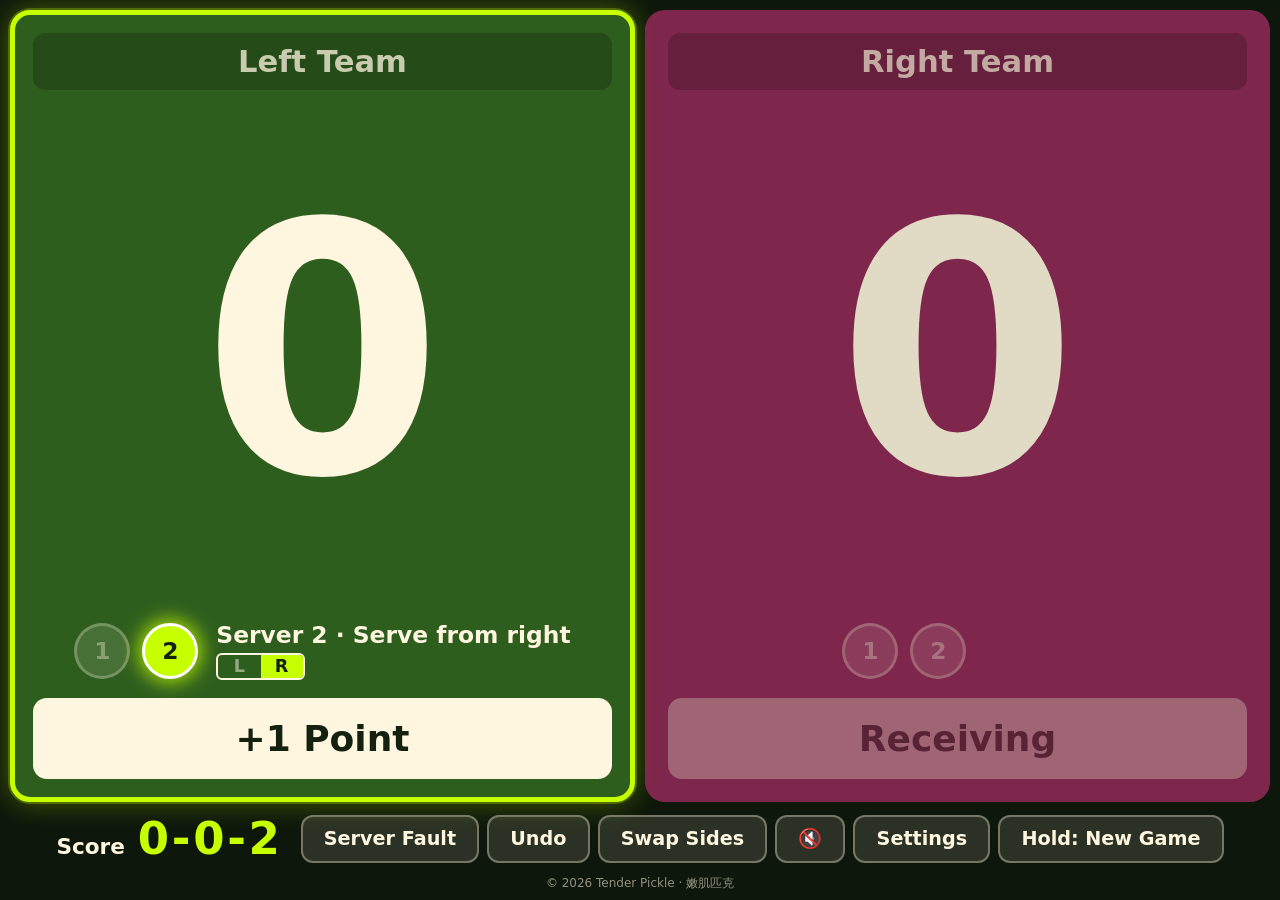
==== index.html @ 19dca2b0 "Initial release: Tender Pickle Scoreboard Ad-free pickleball scoreboard (PWA) with serve lights, ser" ====
<!doctype html>
<html lang="zh-TW">
<head>
  <meta charset="utf-8">
  <meta name="viewport" content="width=device-width, initial-scale=1, maximum-scale=1, viewport-fit=cover">
  <meta name="theme-color" content="#0e170b">
  <meta name="apple-mobile-web-app-capable" content="yes">
  <meta name="mobile-web-app-capable" content="yes">
  <meta name="apple-mobile-web-app-status-bar-style" content="black-translucent">
  <meta name="apple-mobile-web-app-title" content="Tender Pickle">
  <meta name="description" content="Ad-free pickleball scoreboard with serve lights. 無廣告匹克球計分板，附發球燈號。">
  <title>Tender Pickle Scoreboard</title>
  <link rel="manifest" href="manifest.json">
  <link rel="icon" href="icons/icon.svg" type="image/svg+xml">
  <link rel="apple-touch-icon" href="icons/apple-touch-icon.png">
  <link rel="stylesheet" href="style.css">
</head>
<body>
  <main id="teams">
    <section class="team" id="slot0" data-slot="0">
      <input class="name" type="text" maxlength="20" autocomplete="off" autocapitalize="words" spellcheck="false">
      <div class="scorewrap"><div class="score" aria-live="polite">0</div></div>
      <div class="serve">
        <div class="lamps" aria-hidden="true"><span class="lamp" data-n="1">1</span><span class="lamp" data-n="2">2</span></div>
        <div class="serve-text"><div class="serve-info"></div><div class="court" aria-hidden="true"><i data-side="left"></i><i data-side="right"></i></div></div>
      </div>
      <button class="point" type="button"></button>
    </section>

    <section class="team" id="slot1" data-slot="1">
      <input class="name" type="text" maxlength="20" autocomplete="off" autocapitalize="words" spellcheck="false">
      <div class="scorewrap"><div class="score" aria-live="polite">0</div></div>
      <div class="serve">
        <div class="lamps" aria-hidden="true"><span class="lamp" data-n="1">1</span><span class="lamp" data-n="2">2</span></div>
        <div class="serve-text"><div class="serve-info"></div><div class="court" aria-hidden="true"><i data-side="left"></i><i data-side="right"></i></div></div>
      </div>
      <button class="point" type="button"></button>
    </section>
  </main>

  <div id="bar">
    <div id="callout-box"><span data-i18n="callout"></span><b id="callout">0-0-2</b></div>
    <div id="actions">
      <button id="fault" type="button" data-i18n="fault"></button>
      <button id="undo" type="button" data-i18n="undo"></button>
      <button id="flip" type="button" data-i18n="flip"></button>
      <button id="voice" type="button" aria-pressed="false"></button>
      <button id="settings" type="button" data-i18n="settings"></button>
      <button id="newgame" type="button"><span data-i18n="newGame"></span></button>
    </div>
  </div>
  <footer>© 2026 Tender Pickle · 嫩肌匹克</footer>

  <div id="over" hidden>
    <div class="over-card" role="alertdialog" aria-labelledby="over-title">
      <h2 id="over-title"></h2>
      <p id="over-score"></p>
      <div class="over-actions">
        <button id="over-undo" type="button" data-i18n="undo"></button>
        <button id="over-new" type="button" class="primary" data-i18n="newGameShort"></button>
      </div>
    </div>
  </div>

  <dialog id="dlg">
    <form id="form" method="dialog">
      <h2 data-i18n="sTitle"></h2>

      <fieldset>
        <legend data-i18n="sMode"></legend>
        <label><input type="radio" name="mode" value="doubles"> <span data-i18n="doubles"></span></label>
        <label><input type="radio" name="mode" value="singles"> <span data-i18n="singles"></span></label>
      </fieldset>

      <fieldset>
        <legend data-i18n="sTarget"></legend>
        <label><input type="radio" name="target" value="11"> 11</label>
        <label><input type="radio" name="target" value="15"> 15</label>
        <label><input type="radio" name="target" value="21"> 21</label>
      </fieldset>

      <label class="row"><input type="checkbox" name="winByTwo"> <span data-i18n="sWinBy2"></span></label>

      <fieldset>
        <legend data-i18n="sFirst"></legend>
        <label><input type="radio" name="firstSlot" value="0"> <span data-i18n="leftSide"></span></label>
        <label><input type="radio" name="firstSlot" value="1"> <span data-i18n="rightSide"></span></label>
      </fieldset>

      <fieldset>
        <legend data-i18n="sLang"></legend>
        <label><input type="radio" name="lang" value="zh-TW"> 繁體中文</label>
        <label><input type="radio" name="lang" value="en"> English</label>
      </fieldset>

      <label class="row"><input type="checkbox" name="wake"> <span data-i18n="sWake"></span></label>

      <div id="voice-rows">
        <label class="row"><input type="checkbox" name="voice"> <span data-i18n="sVoice"></span></label>
        <label class="row"><input type="checkbox" name="voiceTeam"> <span data-i18n="sVoiceTeam"></span></label>
        <label class="row range"><span data-i18n="sRate"></span><input type="range" name="rate" min="0.7" max="1.4" step="0.1"></label>
        <label class="row range"><span data-i18n="sVolume"></span><input type="range" name="volume" min="0.2" max="1" step="0.1"></label>
      </div>

      <p class="note" data-i18n="sNote"></p>
      <div class="dlg-actions">
        <button type="button" id="dlg-cancel" data-i18n="cancel"></button>
        <button type="submit" class="primary" data-i18n="save"></button>
      </div>
      <p class="credit">Tender Pickle · 嫩肌匹克 · MIT</p>
    </form>
  </dialog>

  <div id="toast" role="status" hidden></div>

  <script src="engine.js"></script>
  <script src="app.js"></script>
</body>
</html>
---- style.css ----
:root {
  --bg: #0e170b;
  --ink: #FFF6E0;
  --a: #2E5E1E;
  --b: #8f2a55;
  --lamp: #C6FF00;
  --lamp-off: rgba(255, 246, 224, .12);
  --pink: #F06292;
  --btn: #FFF6E0;
  --btn-ink: #14210f;
  --soft: rgba(255, 246, 224, .12);
  --soft-line: rgba(255, 246, 224, .35);
}

* { box-sizing: border-box; -webkit-tap-highlight-color: transparent; }

html, body {
  height: 100%;
  margin: 0;
  background: var(--bg);
  color: var(--ink);
  font-family: "Microsoft JhengHei", "PingFang TC", "Noto Sans TC", system-ui, -apple-system, "Segoe UI", Roboto, sans-serif;
  overscroll-behavior: none;
}

body {
  display: flex;
  flex-direction: column;
  height: 100vh;
  height: 100dvh;
  padding: env(safe-area-inset-top) env(safe-area-inset-right) env(safe-area-inset-bottom) env(safe-area-inset-left);
  -webkit-user-select: none;
  user-select: none;
  touch-action: manipulation;
}

button { font: inherit; color: inherit; cursor: pointer; }
[hidden] { display: none !important; }

/* ---------- teams ---------- */
#teams {
  flex: 1;
  min-height: 0;
  display: grid;
  gap: 10px;
  padding: 10px 10px 0;
}
@media (orientation: landscape) { #teams { grid-template-columns: 1fr 1fr; } }
@media (orientation: portrait)  { #teams { grid-template-rows: 1fr 1fr; } }

.team {
  display: flex;
  flex-direction: column;
  gap: clamp(4px, 1.4vmin, 14px);
  min-height: 0;
  padding: clamp(8px, 2vmin, 18px);
  border-radius: 20px;
  background: var(--a);
  border: 5px solid transparent;
  transition: border-color .2s, box-shadow .2s, opacity .2s;
}
.team[data-team="1"] { background: var(--b); }
.team:not(.serving) { opacity: .88; }
.team.serving {
  border-color: var(--lamp);
  box-shadow: 0 0 0 2px rgba(198, 255, 0, .25), 0 0 28px rgba(198, 255, 0, .35);
}
.team.winner { border-color: var(--pink); box-shadow: 0 0 30px rgba(240, 98, 146, .6); opacity: 1; }

.name {
  width: 100%;
  font: inherit;
  font-weight: 800;
  font-size: clamp(1.1rem, 3.4vmin, 2.2rem);
  text-align: center;
  color: var(--ink);
  background: rgba(0, 0, 0, .2);
  border: 2px solid transparent;
  border-radius: 12px;
  padding: .3em .5em;
  -webkit-user-select: text;
  user-select: text;
}
.name::placeholder { color: rgba(255, 246, 224, .75); }
.name:focus { outline: none; border-color: var(--ink); }

.scorewrap {
  flex: 1;
  min-height: 0;
  display: grid;
  place-items: center;
  container-type: size;
}
.score {
  font-weight: 900;
  line-height: 1;
  font-family: "Segoe UI Black", "Arial Black", "Helvetica Neue", system-ui, sans-serif;
  font-variant-numeric: tabular-nums;
  font-size: clamp(4rem, 26vmin, 16rem);
}
@supports (container-type: size) {
  .score { font-size: min(78cqh, 60cqw); }
}

/* ---------- serve lights ---------- */
.serve {
  display: flex;
  align-items: center;
  justify-content: center;
  gap: clamp(8px, 2vmin, 18px);
  min-height: clamp(40px, 8vmin, 70px);
}
.lamps { display: flex; gap: clamp(6px, 1.4vmin, 12px); }
.lamp {
  width: clamp(30px, 6.5vmin, 56px);
  aspect-ratio: 1;
  border-radius: 50%;
  display: grid;
  place-items: center;
  font-weight: 900;
  font-size: clamp(.9rem, 2.6vmin, 1.6rem);
  background: var(--lamp-off);
  color: rgba(255, 246, 224, .35);
  border: 3px solid rgba(255, 246, 224, .25);
}
.lamp.on {
  background: var(--lamp);
  color: #14210f;
  border-color: #fff;
  box-shadow: 0 0 18px 4px rgba(198, 255, 0, .75);
  animation: pulse 1.6s ease-in-out infinite;
}
.team.single .lamp[data-n="2"] { display: none; }

.serve-text { display: flex; flex-direction: column; align-items: flex-start; gap: 4px; min-width: 0; }
.serve-info { font-weight: 800; font-size: clamp(.9rem, 2.6vmin, 1.5rem); line-height: 1.15; }
.court {
  display: flex;
  border: 2px solid var(--ink);
  border-radius: 6px;
  overflow: hidden;
  font-size: clamp(.7rem, 2vmin, 1.1rem);
  font-weight: 800;
}
.court i { font-style: normal; min-width: 2.4em; text-align: center; padding: .1em .3em; opacity: .5; }
.court i.on { background: var(--lamp); color: #14210f; opacity: 1; }
.team:not(.serving) .serve-text { visibility: hidden; }

/* ---------- buttons ---------- */
.point {
  border: 0;
  border-radius: 14px;
  background: var(--btn);
  color: var(--btn-ink);
  font-weight: 900;
  font-size: clamp(1.1rem, 4vmin, 2.4rem);
  padding: .55em .5em;
  width: 100%;
}
.point:active:not(:disabled) { transform: scale(.98); }
.point:disabled { opacity: .35; cursor: not-allowed; }

#bar {
  display: flex;
  flex-wrap: wrap;
  align-items: center;
  justify-content: center;
  gap: 10px 18px;
  padding: 10px;
}
#callout-box {
  display: flex;
  align-items: baseline;
  gap: .6em;
  font-weight: 700;
  font-size: clamp(.9rem, 2.4vmin, 1.4rem);
  white-space: nowrap;
}
#callout {
  font-size: clamp(1.6rem, 5vmin, 3rem);
  font-weight: 900;
  letter-spacing: .06em;
  color: var(--lamp);
  font-variant-numeric: tabular-nums;
}
#actions { display: flex; flex-wrap: wrap; justify-content: center; gap: 8px; }
#actions button, .over-actions button, .dlg-actions button {
  min-height: 48px;
  padding: 0 1.1em;
  border-radius: 12px;
  border: 2px solid var(--soft-line);
  background: var(--soft);
  font-weight: 800;
  font-size: clamp(.9rem, 2.2vmin, 1.2rem);
}
#actions button:active { background: rgba(255, 246, 224, .25); }
#fault { background: rgba(240, 98, 146, .25); border-color: var(--pink); }
#voice { font-size: 1.3rem; padding: 0 .8em; }

#newgame { position: relative; overflow: hidden; touch-action: none; }
#newgame::after {
  content: "";
  position: absolute;
  left: 0; bottom: 0;
  height: 100%; width: 0;
  background: rgba(198, 255, 0, .35);
  pointer-events: none;
}
#newgame.holding::after { width: 100%; transition: width .7s linear; }

footer {
  text-align: center;
  font-size: .75rem;
  opacity: .55;
  padding: 0 0 8px;
}

/* ---------- game over / dialog / toast ---------- */
#over {
  position: fixed; inset: 0;
  display: grid; place-items: center;
  background: rgba(0, 0, 0, .72);
  z-index: 10;
  padding: 16px;
}
.over-card {
  background: #1a2a14;
  border: 3px solid var(--pink);
  border-radius: 20px;
  padding: 24px 28px;
  text-align: center;
  max-width: 92vw;
}
.over-card h2 { margin: 0 0 8px; font-size: clamp(1.4rem, 5vmin, 2.6rem); }
.over-card p { margin: 0 0 18px; font-size: clamp(2rem, 9vmin, 5rem); font-weight: 900; color: var(--lamp); }
.over-actions { display: flex; gap: 10px; justify-content: center; }

.primary { background: var(--btn) !important; color: var(--btn-ink); border-color: var(--btn) !important; }

dialog {
  background: #1a2a14;
  color: var(--ink);
  border: 2px solid var(--soft-line);
  border-radius: 20px;
  padding: 20px 24px;
  width: min(92vw, 440px);
  max-height: 92vh;
  overflow: auto;
  -webkit-user-select: none;
  user-select: none;
}
dialog::backdrop { background: rgba(0, 0, 0, .7); }
dialog h2 { margin: 0 0 12px; }
fieldset { border: 0; padding: 0; margin: 0 0 12px; display: flex; flex-wrap: wrap; gap: 6px 18px; }
legend { font-weight: 800; margin-bottom: 4px; padding: 0; }
dialog label { display: inline-flex; align-items: center; gap: .5em; min-height: 36px; font-size: 1.05rem; }
dialog label.row { display: flex; margin-bottom: 12px; }
dialog input[type="radio"], dialog input[type="checkbox"] { width: 1.3em; height: 1.3em; accent-color: var(--lamp); }
dialog label.range { justify-content: space-between; gap: 1em; }
dialog input[type="range"] { flex: 1; max-width: 220px; accent-color: var(--lamp); }
.note { font-size: .85rem; opacity: .75; margin: 0 0 14px; }
.dlg-actions { display: flex; justify-content: flex-end; gap: 10px; }
.credit { text-align: center; font-size: .75rem; opacity: .5; margin: 14px 0 0; }

#toast {
  position: fixed;
  left: 50%; bottom: 90px;
  transform: translateX(-50%);
  background: rgba(0, 0, 0, .85);
  color: var(--ink);
  padding: .6em 1.1em;
  border-radius: 999px;
  font-weight: 700;
  z-index: 20;
  max-width: 90vw;
  text-align: center;
}

/* ---------- animations ---------- */
@keyframes pulse { 50% { box-shadow: 0 0 26px 8px rgba(198, 255, 0, .9); } }
@keyframes shake { 25% { transform: translateX(-6px); } 75% { transform: translateX(6px); } }
.shake { animation: shake .25s; }
@media (prefers-reduced-motion: reduce) {
  .lamp.on { animation: none; }
  #newgame.holding::after { transition: none; }
}

/* ---------- compact landscape (phones) ---------- */
@media (orientation: landscape) and (max-height: 520px) {
  #teams { gap: 6px; padding: 6px 6px 0; }
  .team { padding: 6px 10px; border-width: 4px; }
  .name { font-size: 1rem; padding: .15em .4em; }
  .serve { min-height: 36px; }
  .court { display: none; }
  #bar { padding: 4px; gap: 4px 10px; flex-wrap: nowrap; }
  #callout-box span { display: none; }
  #actions { flex-wrap: nowrap; gap: 4px; }
  #actions button { min-height: 40px; padding: 0 .55em; font-size: .8rem; white-space: nowrap; }
  #voice { font-size: 1.1rem !important; }
  footer { display: none; }
}
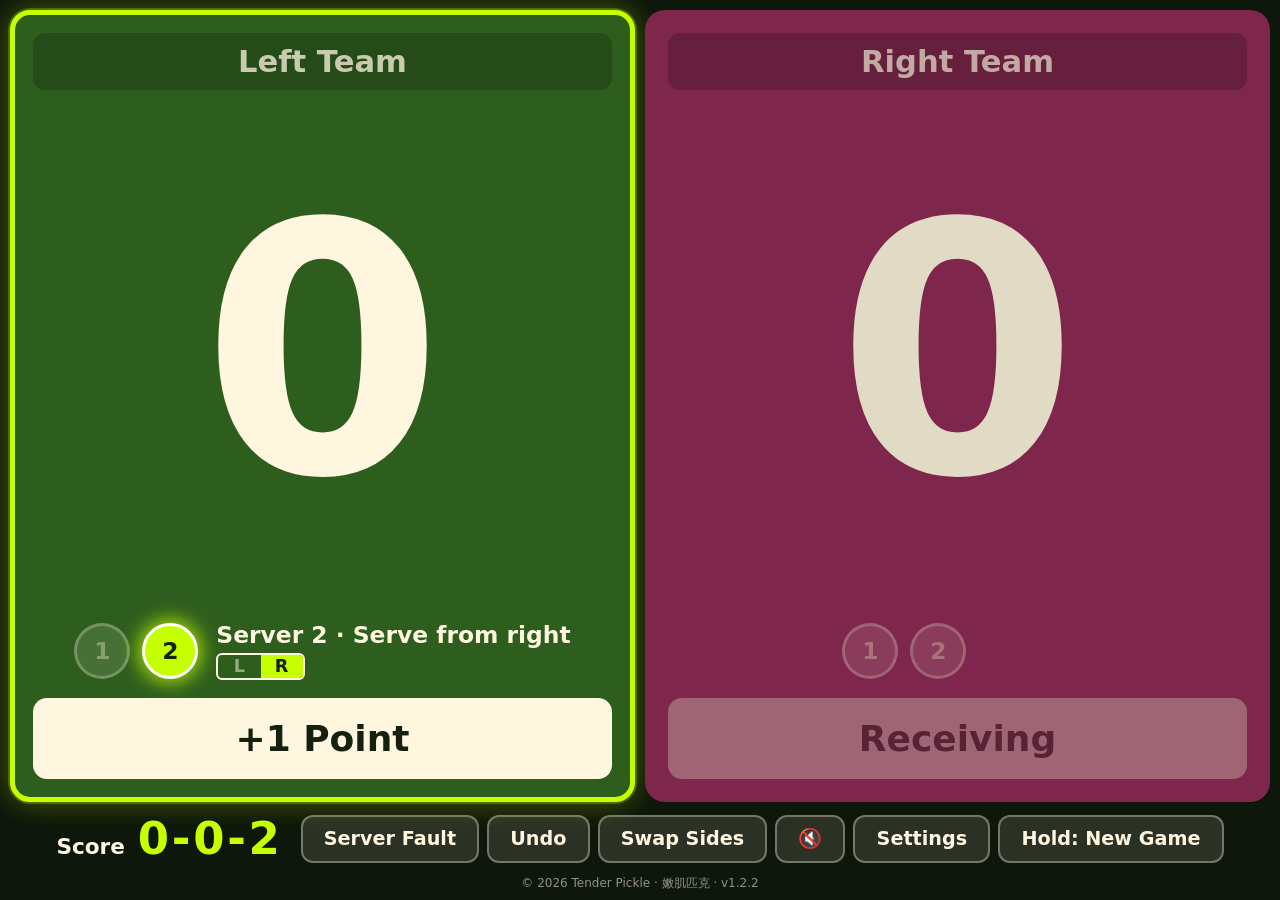
==== commit 387966e7: "Show app version in the footer and settings Co-Authored-By: Claude Sonnet 5.5 <noreply@anthropic.com" ====
--- a/index.html
+++ b/index.html
@@ -49,7 +49,7 @@
       <button id="newgame" type="button"><span data-i18n="newGame"></span></button>
     </div>
   </div>
-  <footer>© 2026 Tender Pickle · 嫩肌匹克</footer>
+  <footer>© 2026 Tender Pickle · 嫩肌匹克 <span class="ver"></span></footer>
 
   <div id="over" hidden>
     <div class="over-card" role="alertdialog" aria-labelledby="over-title">
@@ -98,6 +98,9 @@
       <div id="voice-rows">
         <label class="row"><input type="checkbox" name="voice"> <span data-i18n="sVoice"></span></label>
         <label class="row"><input type="checkbox" name="voiceTeam"> <span data-i18n="sVoiceTeam"></span></label>
+        <label class="row range"><span data-i18n="sVoiceName"></span><select name="voiceName"></select></label>
+        <div class="voice-try"><button type="button" id="voice-try" data-i18n="voiceTry"></button></div>
+        <p class="note warn" id="voice-warn" hidden data-i18n="noTwVoice"></p>
         <label class="row range"><span data-i18n="sRate"></span><input type="range" name="rate" min="0.7" max="1.4" step="0.1"></label>
         <label class="row range"><span data-i18n="sVolume"></span><input type="range" name="volume" min="0.2" max="1" step="0.1"></label>
       </div>
@@ -107,7 +110,7 @@
         <button type="button" id="dlg-cancel" data-i18n="cancel"></button>
         <button type="submit" class="primary" data-i18n="save"></button>
       </div>
-      <p class="credit">Tender Pickle · 嫩肌匹克 · MIT</p>
+      <p class="credit">Tender Pickle · 嫩肌匹克 · MIT <span class="ver"></span></p>
     </form>
   </dialog>
 
--- a/style.css
+++ b/style.css
@@ -257,6 +257,21 @@
 dialog label.row { display: flex; margin-bottom: 12px; }
 dialog input[type="radio"], dialog input[type="checkbox"] { width: 1.3em; height: 1.3em; accent-color: var(--lamp); }
 dialog label.range { justify-content: space-between; gap: 1em; }
+dialog select {
+  flex: 1;
+  max-width: 220px;
+  min-height: 40px;
+  font: inherit;
+  color: var(--ink);
+  background: rgba(255, 246, 224, .12);
+  border: 2px solid var(--soft-line);
+  border-radius: 10px;
+  padding: 0 .5em;
+}
+dialog select option { color: #14210f; }
+.voice-try { margin: -4px 0 12px; }
+#voice-try { min-height: 40px; padding: 0 1em; border-radius: 10px; border: 2px solid var(--soft-line); background: var(--soft); font-weight: 800; }
+.note.warn { color: #FFD54F; opacity: 1; }
 dialog input[type="range"] { flex: 1; max-width: 220px; accent-color: var(--lamp); }
 .note { font-size: .85rem; opacity: .75; margin: 0 0 14px; }
 .dlg-actions { display: flex; justify-content: flex-end; gap: 10px; }
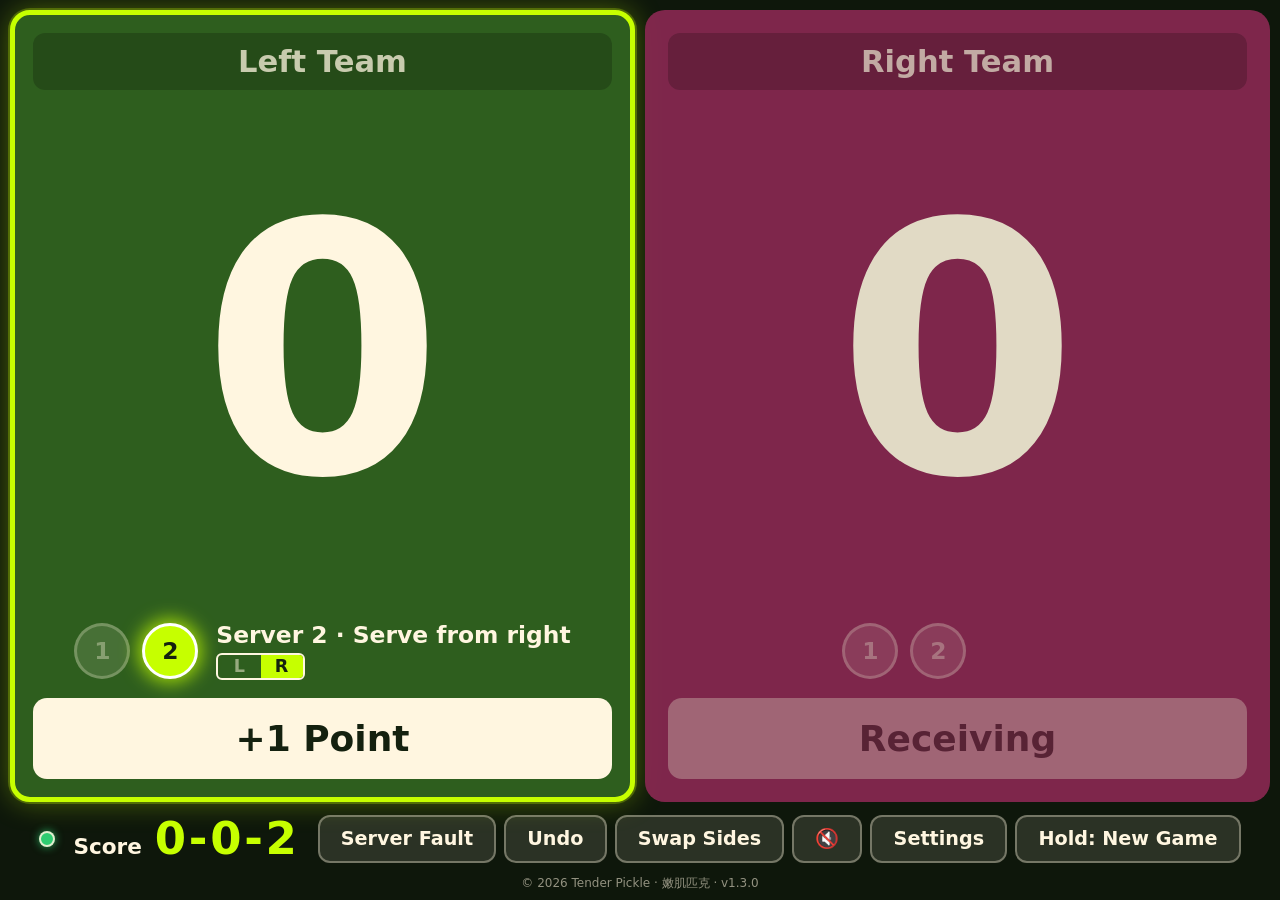
==== commit 12b4a422: "Add connection dot: green online, red offline (v1.3.0) Checks navigator.onLine plus a cache-busting " ====
--- a/index.html
+++ b/index.html
@@ -39,6 +39,7 @@
   </main>
 
   <div id="bar">
+    <span id="net" class="net" role="img"></span>
     <div id="callout-box"><span data-i18n="callout"></span><b id="callout">0-0-2</b></div>
     <div id="actions">
       <button id="fault" type="button" data-i18n="fault"></button>
--- a/style.css
+++ b/style.css
@@ -168,6 +168,16 @@
   gap: 10px 18px;
   padding: 10px;
 }
+.net {
+  flex: none;
+  width: 16px;
+  height: 16px;
+  border-radius: 50%;
+  background: #2ecc71;
+  border: 2px solid rgba(255, 246, 224, .85);
+  box-shadow: 0 0 8px rgba(46, 204, 113, .8);
+}
+.net.off { background: #ff3b30; box-shadow: 0 0 8px rgba(255, 59, 48, .85); }
 #callout-box {
   display: flex;
   align-items: baseline;
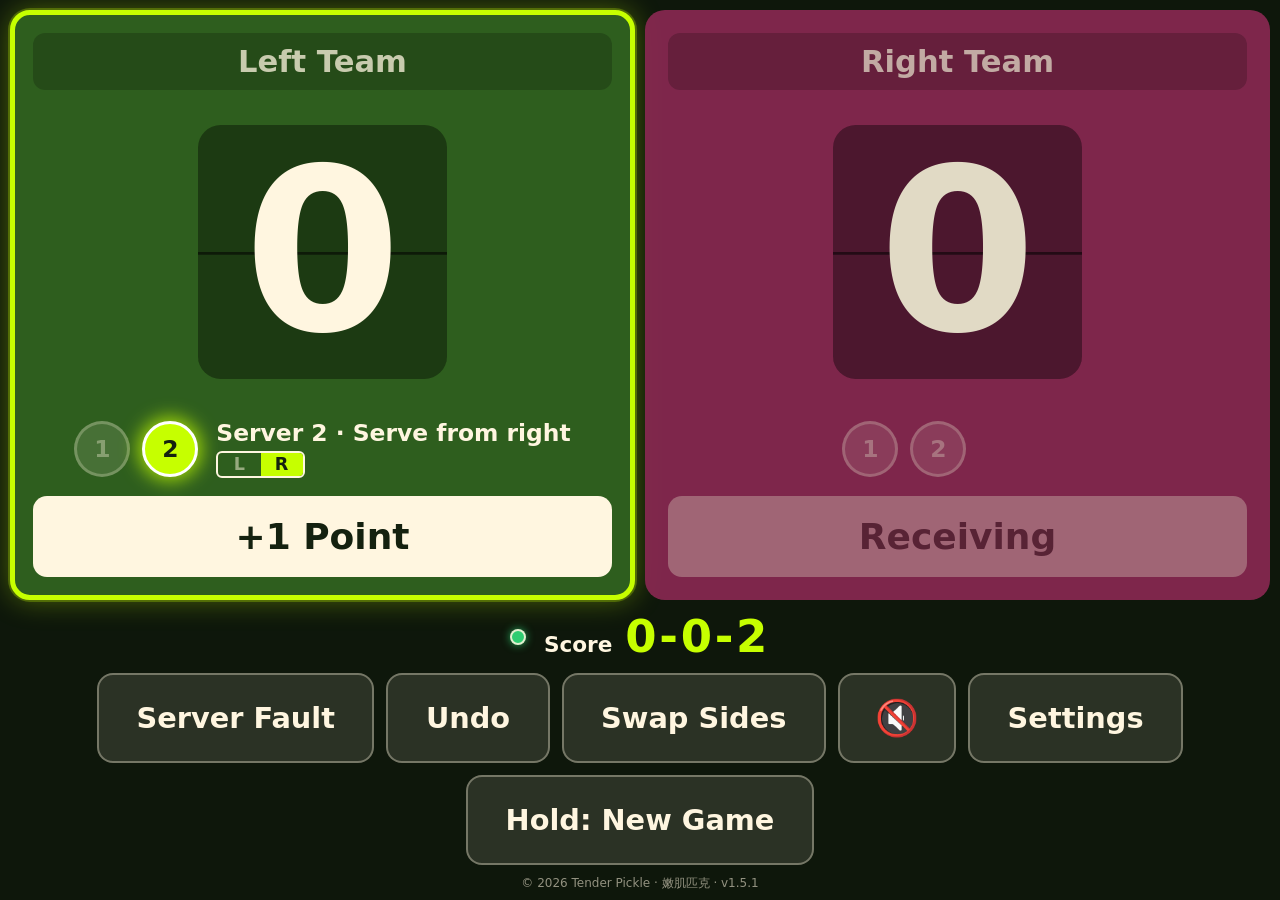
==== commit 2e962199: "v1.5.1: game-over buttons moved below the result card and enlarged Co-Authored-By: Claude Sonnet 5.5" ====
--- a/index.html
+++ b/index.html
@@ -53,9 +53,11 @@
   <footer>© 2026 Tender Pickle · 嫩肌匹克 <span class="ver"></span></footer>
 
   <div id="over" hidden>
-    <div class="over-card" role="alertdialog" aria-labelledby="over-title">
-      <h2 id="over-title"></h2>
-      <p id="over-score"></p>
+    <div class="over-wrap">
+      <div class="over-card" role="alertdialog" aria-labelledby="over-title">
+        <h2 id="over-title"></h2>
+        <p id="over-score"></p>
+      </div>
       <div class="over-actions">
         <button id="over-undo" type="button" data-i18n="undo"></button>
         <button id="over-new" type="button" class="primary" data-i18n="newGameShort"></button>
--- a/style.css
+++ b/style.css
@@ -92,15 +92,51 @@
   container-type: size;
 }
 .score {
+  --card: #1c3a12;
+  position: relative;
   font-weight: 900;
   line-height: 1;
   font-family: "Segoe UI Black", "Arial Black", "Helvetica Neue", system-ui, sans-serif;
   font-variant-numeric: tabular-nums;
   font-size: clamp(4rem, 26vmin, 16rem);
+  padding: .06em .2em;
+  perspective: 6em;
 }
 @supports (container-type: size) {
-  .score { font-size: min(78cqh, 60cqw); }
-}
+  .score { font-size: min(76cqh, 50cqw); }
+}
+.team[data-team="1"] .score { --card: #561834; }
+
+/* flip-card: sizer keeps the layout, four half-cards do the drawing */
+.score .sz { color: transparent; }
+.score .h {
+  position: absolute;
+  left: 0; right: 0;
+  height: 50%;
+  overflow: hidden;
+  background: var(--card);
+  font-style: normal;
+  backface-visibility: hidden;
+  -webkit-backface-visibility: hidden;
+}
+.score .h b {
+  position: absolute;
+  left: 0; right: 0;
+  height: 200%;
+  display: grid;
+  place-items: center;
+  font-weight: inherit;
+  padding: .06em 0;
+}
+.score .t, .score .ft { top: 0; border-radius: .1em .1em 0 0; transform-origin: 50% 100%; }
+.score .t b, .score .ft b { top: 0; }
+.score .bo, .score .fb { bottom: 0; border-radius: 0 0 .1em .1em; transform-origin: 50% 0; box-shadow: inset 0 .012em 0 rgba(0, 0, 0, .55); }
+.score .bo b, .score .fb b { bottom: 0; }
+.score .ft, .score .fb { visibility: hidden; }
+.score.flipping .ft { visibility: visible; animation: flip-top .26s ease-in forwards; }
+.score.flipping .fb { visibility: visible; transform: rotateX(90deg); animation: flip-bottom .26s .26s ease-out forwards; }
+@keyframes flip-top { to { transform: rotateX(-90deg); } }
+@keyframes flip-bottom { to { transform: rotateX(0); } }
 
 /* ---------- serve lights ---------- */
 .serve {
@@ -203,9 +239,20 @@
   font-weight: 800;
   font-size: clamp(.9rem, 2.2vmin, 1.2rem);
 }
+#actions { gap: 12px; }
+#actions button {
+  min-height: clamp(60px, max(10vmin, 5vw), 96px);
+  padding: 0 1.3em;
+  border-radius: 16px;
+  font-size: clamp(1.1rem, max(3.2vmin, 1.6vw), 1.9rem);
+}
 #actions button:active { background: rgba(255, 246, 224, .25); }
 #fault { background: rgba(240, 98, 146, .25); border-color: var(--pink); }
-#voice { font-size: 1.3rem; padding: 0 .8em; }
+#voice { font-size: clamp(1.5rem, 4vmin, 2.2rem) !important; padding: 0 1em !important; }
+@media (orientation: portrait) and (max-width: 640px) {
+  #actions { display: grid; grid-template-columns: repeat(3, 1fr); width: 100%; gap: 8px; }
+  #actions button { padding: 0 .3em; font-size: 1.1rem; }
+}
 
 #newgame { position: relative; overflow: hidden; touch-action: none; }
 #newgame::after {
@@ -234,6 +281,7 @@
   padding: 16px;
 }
 .over-card {
+  width: 100%;
   background: #1a2a14;
   border: 3px solid var(--pink);
   border-radius: 20px;
@@ -242,8 +290,16 @@
   max-width: 92vw;
 }
 .over-card h2 { margin: 0 0 8px; font-size: clamp(1.4rem, 5vmin, 2.6rem); }
-.over-card p { margin: 0 0 18px; font-size: clamp(2rem, 9vmin, 5rem); font-weight: 900; color: var(--lamp); }
-.over-actions { display: flex; gap: 10px; justify-content: center; }
+.over-card p { margin: 0; font-size: clamp(2rem, 9vmin, 5rem); font-weight: 900; color: var(--lamp); }
+.over-wrap { display: flex; flex-direction: column; align-items: center; gap: 22px; width: min(92vw, 560px); }
+.over-actions { display: flex; gap: 14px; justify-content: center; width: 100%; }
+#over .over-actions button:not(.primary) { background: #2b3a22; }
+#over .over-actions button {
+  flex: 1;
+  min-height: clamp(68px, 11vmin, 100px);
+  border-radius: 18px;
+  font-size: clamp(1.3rem, 4vmin, 2rem);
+}
 
 .primary { background: var(--btn) !important; color: var(--btn-ink); border-color: var(--btn) !important; }
 
@@ -320,7 +376,7 @@
   #bar { padding: 4px; gap: 4px 10px; flex-wrap: nowrap; }
   #callout-box span { display: none; }
   #actions { flex-wrap: nowrap; gap: 4px; }
-  #actions button { min-height: 40px; padding: 0 .55em; font-size: .8rem; white-space: nowrap; }
-  #voice { font-size: 1.1rem !important; }
+  #actions button { min-height: 50px; padding: 0 .7em; font-size: .9rem; white-space: nowrap; border-radius: 12px; }
+  #voice { font-size: 1.2rem !important; padding: 0 .8em !important; }
   footer { display: none; }
 }
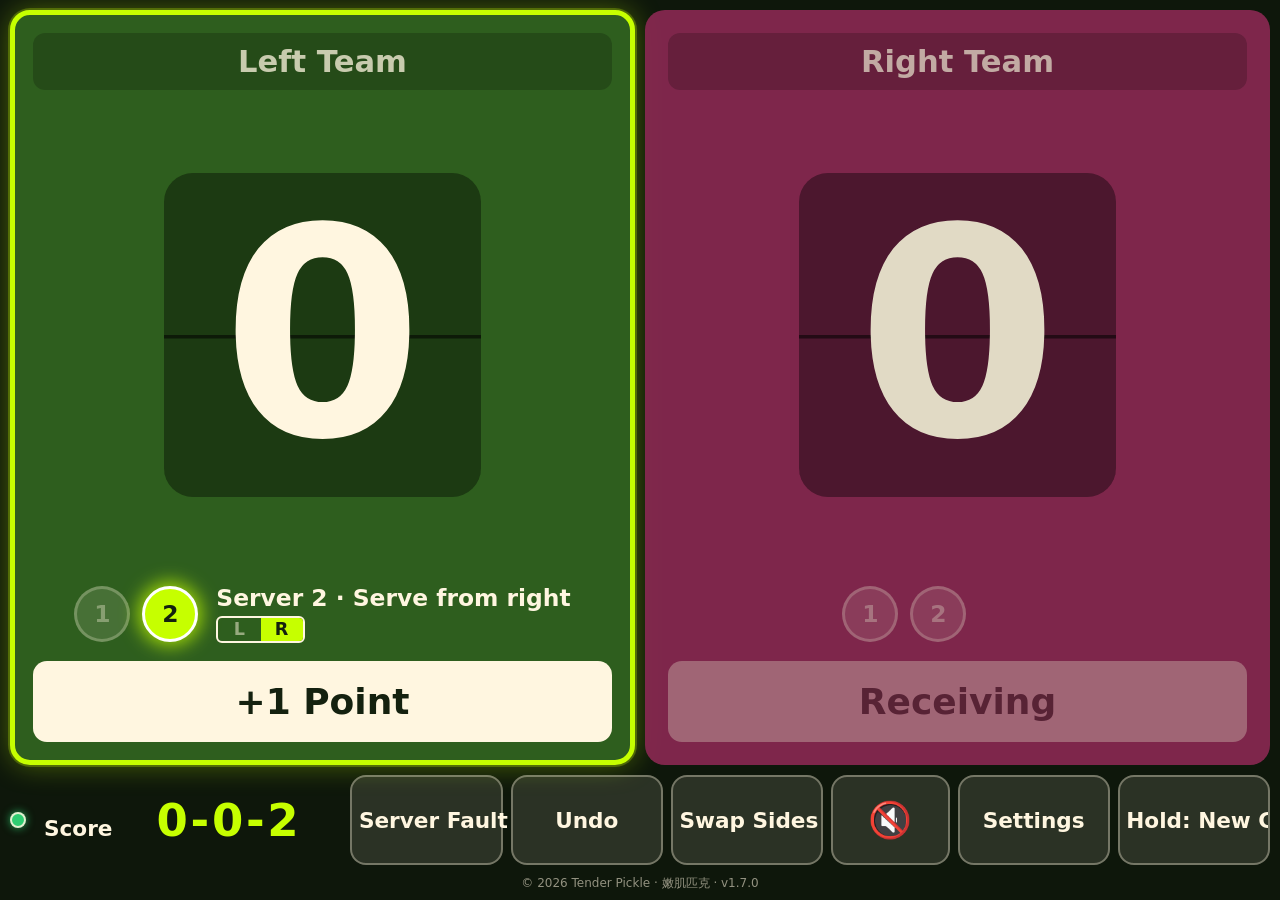
==== commit 4cef19b0: "v1.7.0: rally scoring option Settings -> Scoring: side-out (traditional) or rally (USA Pickleball pr" ====
--- a/index.html
+++ b/index.html
@@ -40,7 +40,7 @@
 
   <div id="bar">
     <span id="net" class="net" role="img"></span>
-    <div id="callout-box"><span data-i18n="callout"></span><b id="callout">0-0-2</b></div>
+    <div id="callout-box"><span id="callout-label"></span><b id="callout">0-0-2</b></div>
     <div id="actions">
       <button id="fault" type="button" data-i18n="fault"></button>
       <button id="undo" type="button" data-i18n="undo"></button>
@@ -73,6 +73,12 @@
         <legend data-i18n="sMode"></legend>
         <label><input type="radio" name="mode" value="doubles"> <span data-i18n="doubles"></span></label>
         <label><input type="radio" name="mode" value="singles"> <span data-i18n="singles"></span></label>
+      </fieldset>
+
+      <fieldset>
+        <legend data-i18n="sScoring"></legend>
+        <label><input type="radio" name="scoring" value="sideout"> <span data-i18n="sideout"></span></label>
+        <label><input type="radio" name="scoring" value="rally"> <span data-i18n="rally"></span></label>
       </fieldset>
 
       <fieldset>
--- a/style.css
+++ b/style.css
@@ -366,6 +366,22 @@
   #newgame.holding::after { transition: none; }
 }
 
+@media (min-width: 641px) {
+  /* one fixed row: buttons shrink to fit, so the bar never wraps when the score call gets wider */
+  #bar { flex-wrap: nowrap; }
+  #callout-box { flex: none; }
+  #callout { display: inline-block; min-width: 4.6em; text-align: center; }
+  #actions { flex: 1; flex-wrap: nowrap; min-width: 0; gap: 8px; }
+  #actions button {
+    flex: 1 1 0;
+    min-width: 0;
+    padding: 0 .3em;
+    white-space: nowrap;
+    font-size: clamp(.95rem, max(2.4vmin, 1.3vw), 1.6rem);
+  }
+  #voice { flex: 0 0 auto !important; }
+}
+
 /* ---------- compact landscape (phones) ---------- */
 @media (orientation: landscape) and (max-height: 520px) {
   #teams { gap: 6px; padding: 6px 6px 0; }
